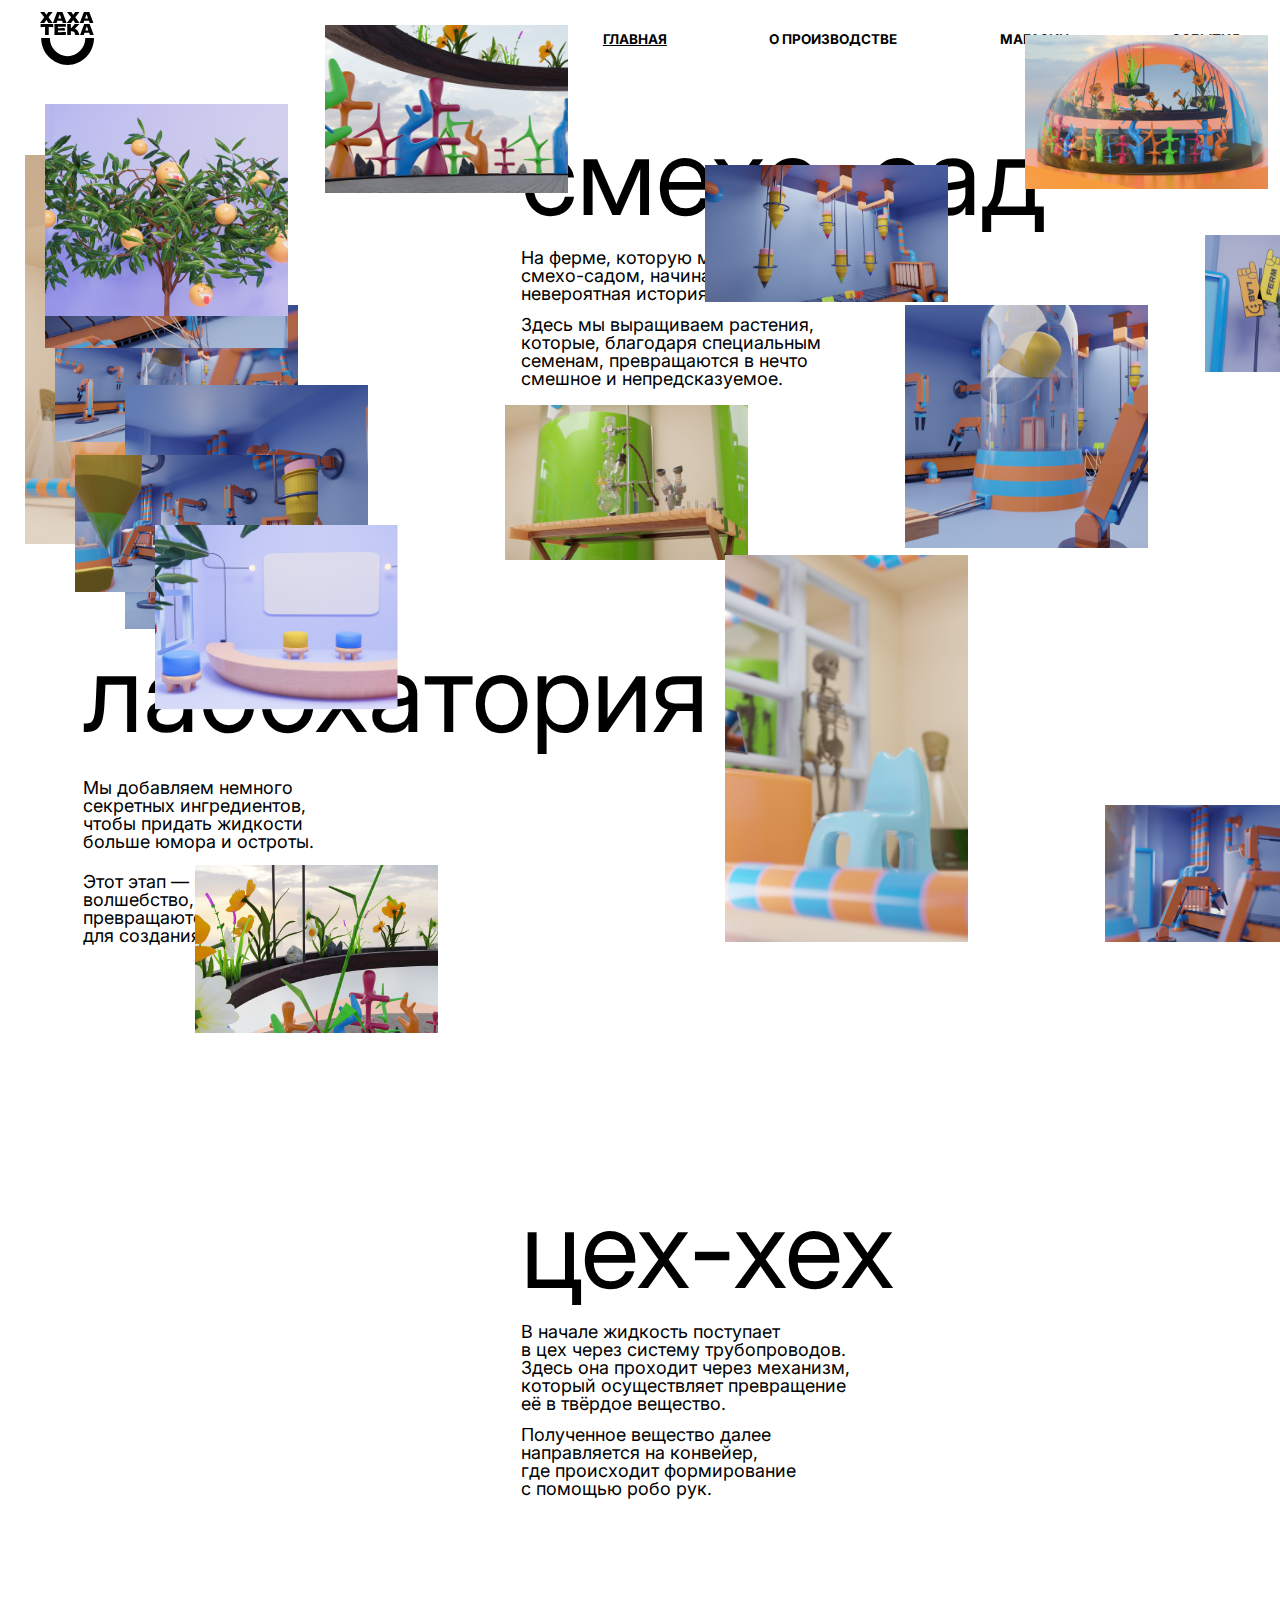
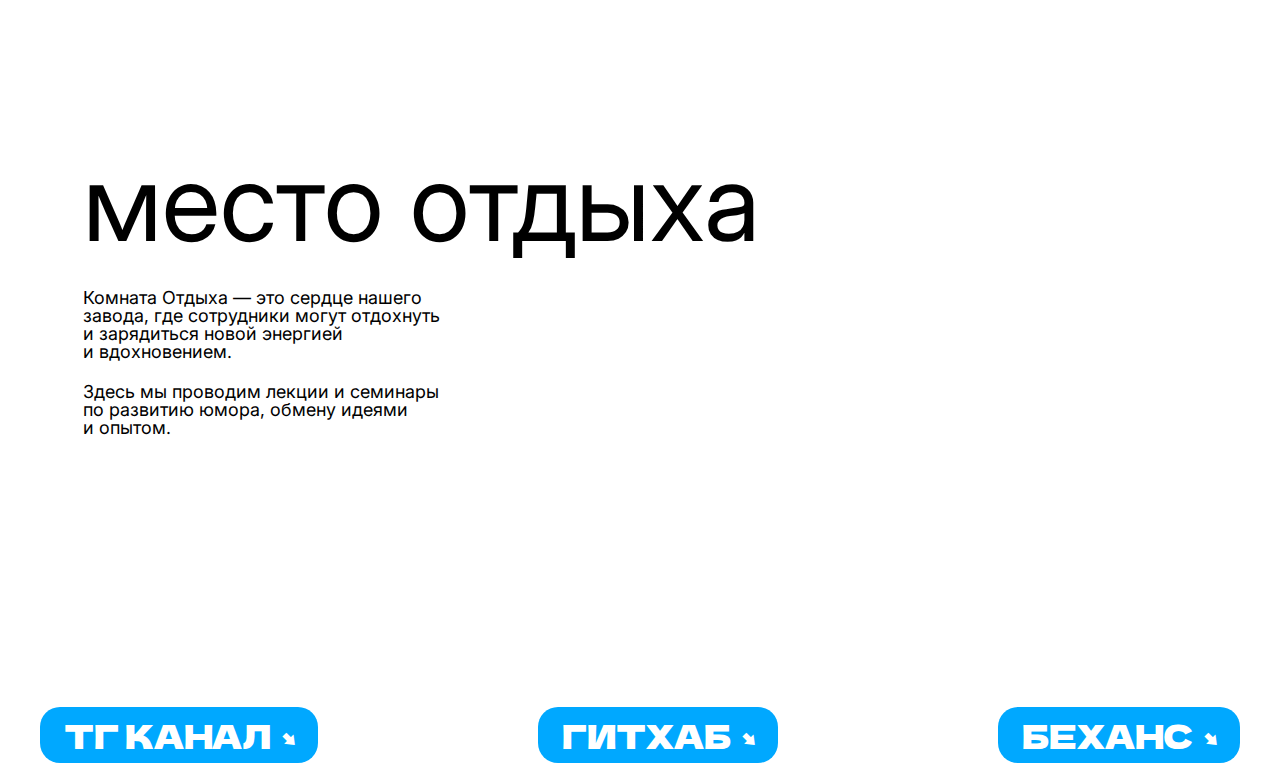
==== about.html @ 2cdca3d1 "firstCommit" ====
<!DOCTYPE html>
<html lang="en">
<head>
    <meta charset="UTF-8">
    <title>О производстве</title>
    <meta property="og:description" content="Хахатека — это аптека и производство лекарств для развития навыков юмора"/>
    <meta property="og:image" content=" вставить "/>
    <meta property="og:url" content= " вставить "/>
    <link rel="stylesheet" href="./stylesheets/styles.css">
    <link rel="icon" type="image/x-icon" href=" вставить "/>
    <script src="./javascript/about.js" defer></script>
</head>
<body>
    <header>
        <div class="logo">
            <img src="./images/logo.svg" alt="logo">
        </div>
        <div class="nav-buttons">
            <a href="./index.html" class="nav-button current">главная</a>
            <a href="./about.html" class="nav-button">о производстве</a>
            <a href="./shop.html" class="nav-button">магазин</a>
            <a href="./play.html" class="nav-button">события</a>
        </div>
    </header>

    <div class="content">
        <div class="villageImages">
            <img src="./images/about1.png" class="image">
            <img src="./images/about2.png" class="image">
            <img src="./images/about3.png" class="image">
            <img src="./images/about4.png" class="image">
        </div>
        <div class="labImages">
            <img src="./images/about5.png" class="image">
            <img src="./images/about6.png" class="image">
            <img src="./images/about7.png" class="image">
            <img src="./images/about8.png" class="image">
            <img src="./images/about9.png" class="image">
            <img src="./images/about10.png" class="image">
            <img src="./images/about11.png" class="image">
            <img src="./images/about12.png" class="image">
        </div>
        <div class="workshopImages">
            <img src="./images/about13.png" class="image">
            <img src="./images/about14.png" class="image">
            <img src="./images/about15.png" class="image">
            <img src="./images/about16.png" class="image">
            <img src="./images/about17.png" class="image">
            <img src="./images/about18.png" class="image">
        </div>
        <div class="restImages">
            <img src="./images/about19.png" class="image">
            <img src="./images/about20.png" class="image">
            <img src="./images/about21.png" class="image">
            <img src="./images/about22.png" class="image">
            <img src="./images/about23.png" class="image">
        </div>

        <div class="textGroup">
            <div class="village">
                <h1>смехо-сад</h1>
                <p>На ферме, которую мы называем <br> смехо-садом, начинается наша <br> невероятная история. </p>
                <p>Здесь мы выращиваем растения, <br> которые, благодаря специальным <br> семенам, превращаются в нечто <br> смешное и непредсказуемое. </p>
            </div>
            <div class="lab">
                <h1>лабохатория</h1>
                <p>Мы добавляем немного <br> секретных ингредиентов, <br> чтобы придать жидкости <br> больше юмора и остроты.  </p>
                <p>Этот этап — настоящее <br> волшебство, где растения <br> превращаются в лекарства <br> для создания юмора.</p>
            </div>
            <div class="workshop">
                <h1>цех-хех</h1>
                <p>В начале жидкость поступает <br> в цех через систему трубопроводов. <br> Здесь она проходит через механизм, <br> который осуществляет превращение <br> её в твёрдое вещество. </p>
                <p>Полученное вещество далее <br> направляется на конвейер,<br>где происходит формирование <br>с помощью робо рук. </p>
            </div>
            <div class="rest">
                <h1>место отдыха</h1>
                <p>Комната Отдыха — это сердце нашего <br> завода, где сотрудники могут отдохнуть <br> и зарядиться новой энергией <br>и вдохновением. </p>
                <p>Здесь мы проводим лекции и семинары <br> по развитию юмора, обмену идеями <br>и опытом.</p>
            </div>
        </div>
    </div>

    <footer class="footer">
        <a href="https://t.me/yourchannel" class="footer-button" target="_blank">Тг канал <span>&#x2198;</span></a>
        <a href="https://github.com/yourprofile" class="footer-button" target="_blank">Гитхаб <span>&#x2198;</span></a>
        <a href="https://www.behance.net/yourprofile" class="footer-button" target="_blank">Беханс <span>&#x2198;</span></a>
    </footer>

</body>
---- stylesheets/styles.css ----
@import url('https://fonts.googleapis.com/css2?family=Inter:wght@400;700&display=swap');
@import url('https://fonts.googleapis.com/css2?family=Dela+Gothic+One&display=swap');
@import url('reset.css');
@import url('layout.css');
@import url('about.css');
@import url('play.css');
@import url('shop.css');
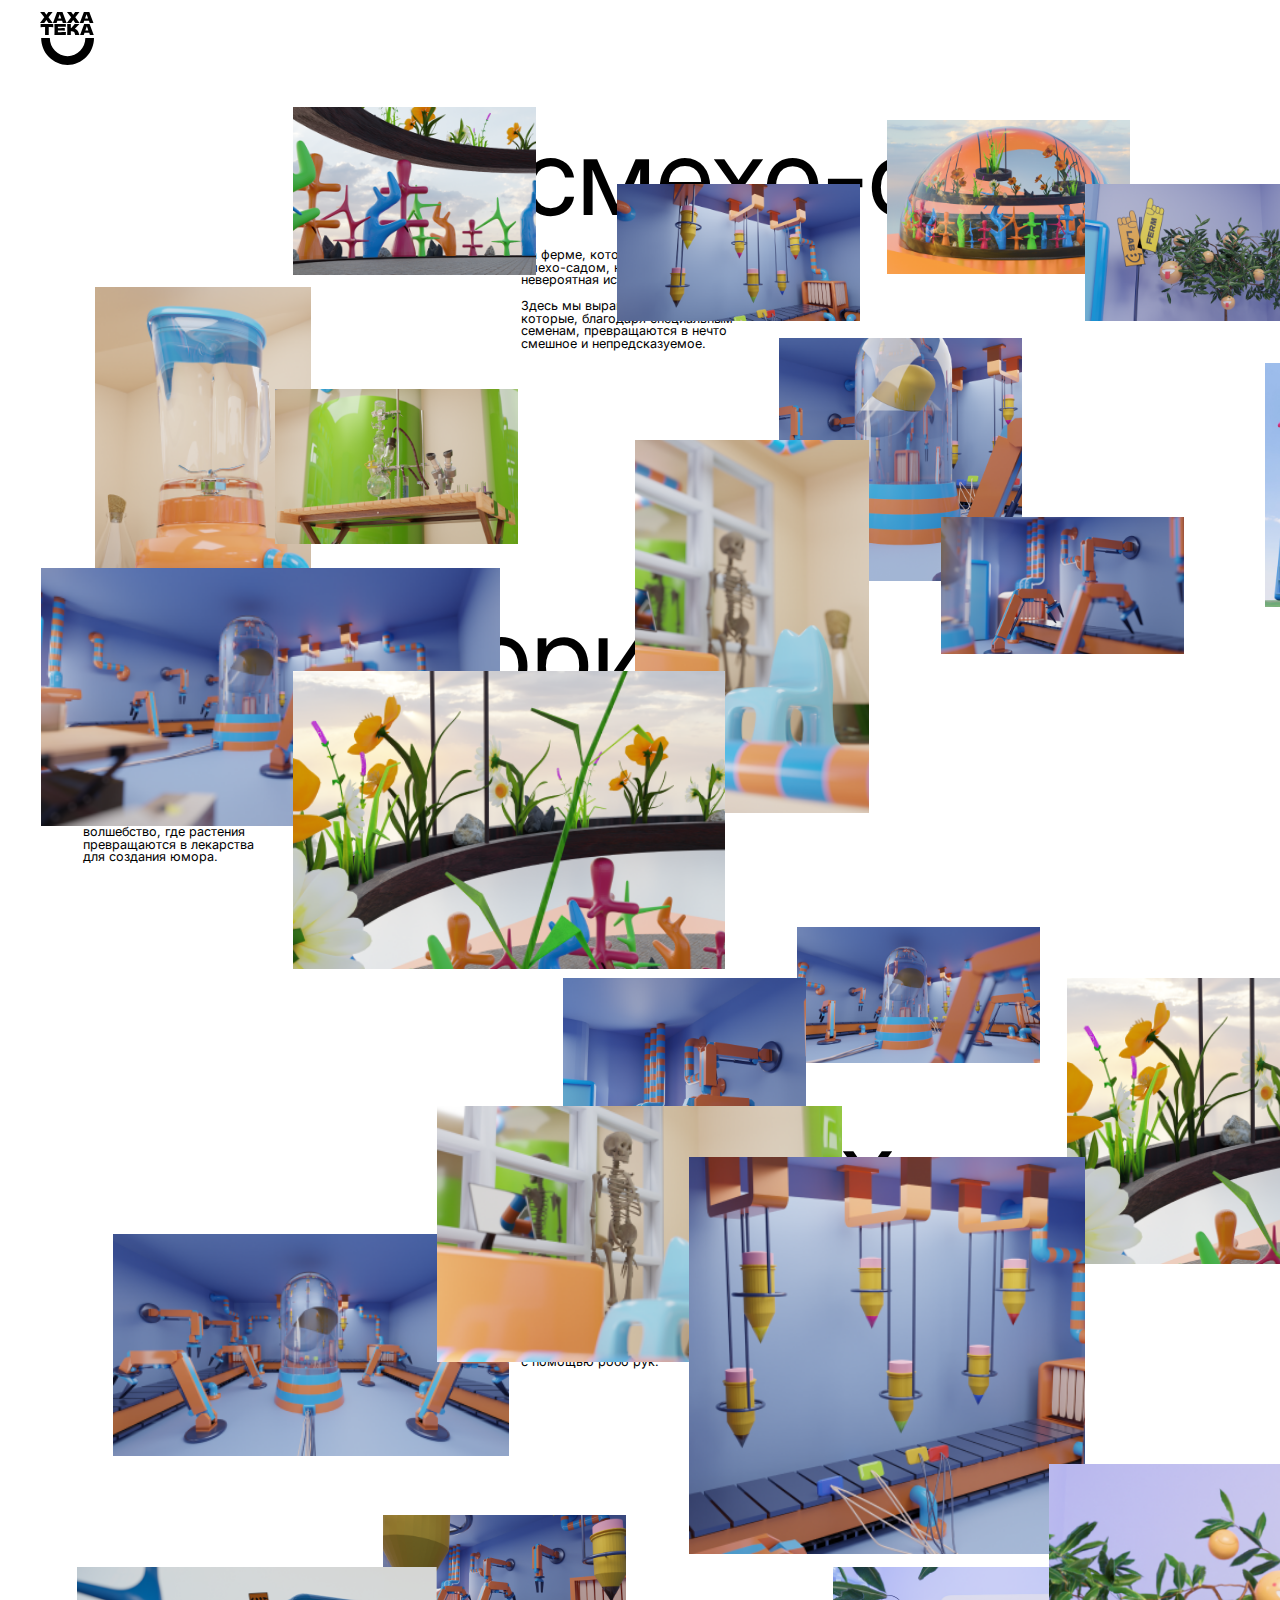
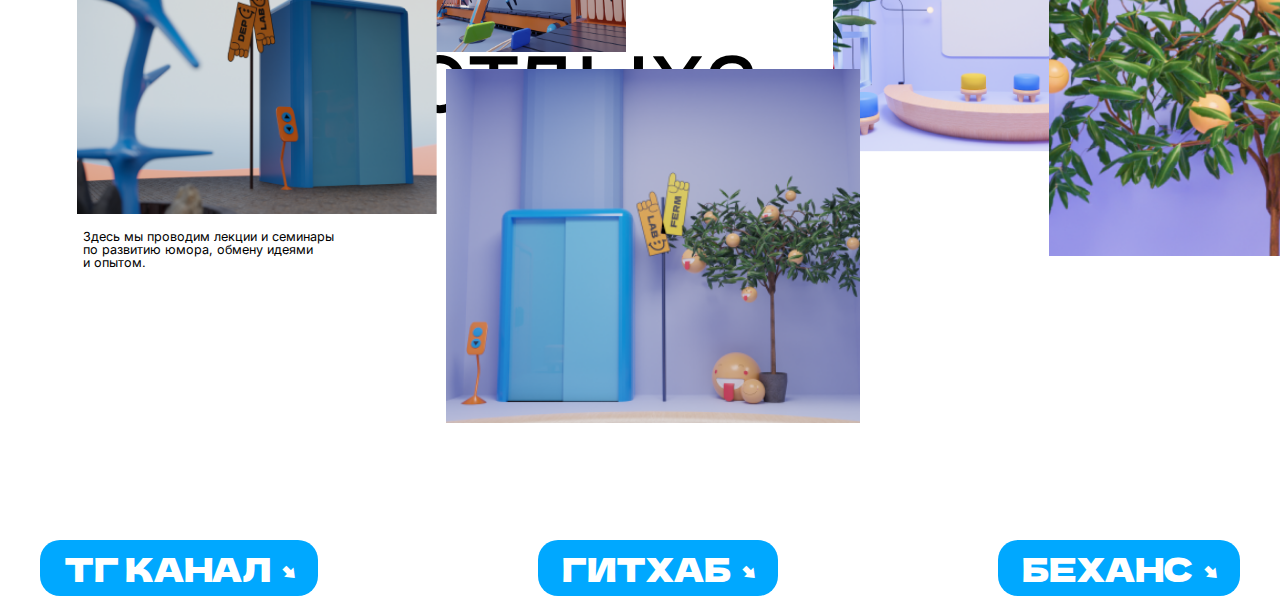
==== commit ddab27b9: "second" ====
--- a/about.html
+++ b/about.html
@@ -23,7 +23,7 @@
         </div>
     </header>
 
-    <div class="content">
+    <div class="content" id="aboutpage">
         <div class="villageImages">
             <img src="./images/about1.png" class="image">
             <img src="./images/about2.png" class="image">
